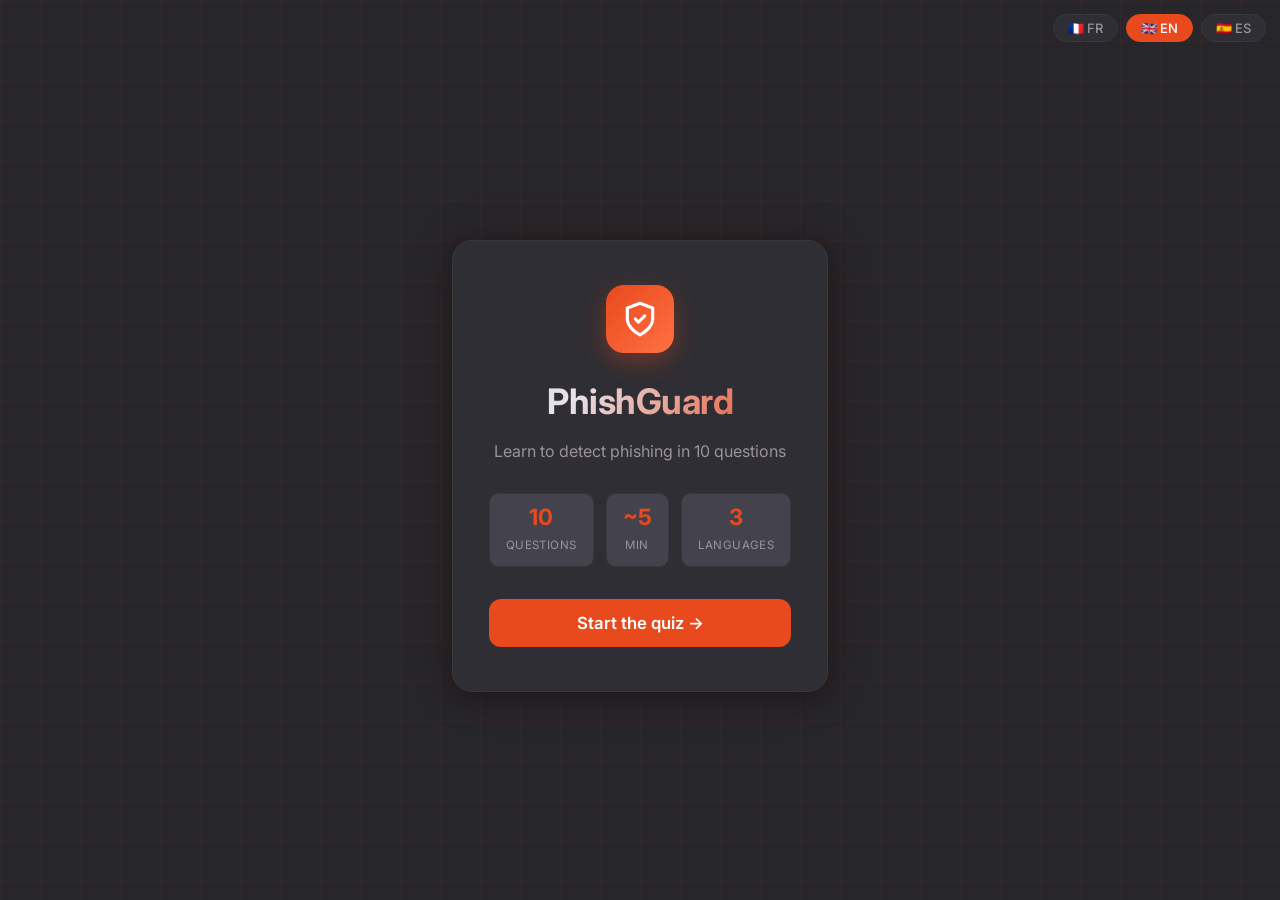
==== index.html @ e0bd22e5 "Add localization support for French, English, and Spanish in phishing detection quiz" ====
<!DOCTYPE html>
<html lang="fr">
<head>
  <meta charset="UTF-8">
  <meta name="viewport" content="width=device-width, initial-scale=1.0">
  <title>PhishGuard — Quiz Anti-Phishing</title>
  <link rel="preconnect" href="https://fonts.googleapis.com">
  <link href="https://fonts.googleapis.com/css2?family=Inter:wght@400;500;600;700&family=JetBrains+Mono:wght@400;500&display=swap" rel="stylesheet">
  <link rel="stylesheet" href="css/style.css">
</head>
<body>

  <!-- WELCOME SCREEN -->
  <div id="screen-welcome" class="screen active">
    <div class="lang-bar">
      <button class="lang-btn active" data-lang="fr">🇫🇷 FR</button>
      <button class="lang-btn" data-lang="en">🇬🇧 EN</button>
      <button class="lang-btn" data-lang="es">🇪🇸 ES</button>
    </div>
    <div class="container">
      <div class="welcome-card">
        <div class="shield-icon">
          <svg xmlns="http://www.w3.org/2000/svg" viewBox="0 0 24 24" fill="none"
               stroke="currentColor" stroke-width="2" stroke-linecap="round" stroke-linejoin="round">
            <path d="M12 22s8-4 8-10V5l-8-3-8 3v7c0 6 8 10 8 10z"/>
            <polyline points="9 12 11 14 15 10"/>
          </svg>
        </div>
        <h1 class="welcome-title">PhishGuard</h1>
        <p class="welcome-subtitle" data-i18n="subtitle"></p>
        <div class="welcome-stats">
          <div class="stat-chip">
            <span class="stat-num">10</span>
            <span class="stat-label" data-i18n="questions_count"></span>
          </div>
          <div class="stat-chip">
            <span class="stat-num">~5</span>
            <span class="stat-label" data-i18n="minutes"></span>
          </div>
          <div class="stat-chip">
            <span class="stat-num">3</span>
            <span class="stat-label" data-i18n="langs"></span>
          </div>
        </div>
        <button class="btn-primary btn-full" id="btn-start" data-i18n="start_btn"></button>
      </div>
    </div>
  </div>

  <!-- QUIZ SCREEN -->
  <div id="screen-quiz" class="screen">
    <header class="quiz-header">
      <div class="progress-label">
        <span data-i18n="question_label"></span>&nbsp;<span id="q-num">1</span>/<span id="q-total">10</span>
      </div>
      <div class="progress-bar">
        <div class="progress-fill" id="progress-fill"></div>
      </div>
      <div class="score-pill">⭐ <span id="score-live">0</span></div>
    </header>

    <div class="container quiz-body">
      <div id="question-area"></div>

      <div id="feedback-box" class="feedback-box hidden">
        <div class="fb-top">
          <span class="fb-icon" id="fb-icon"></span>
          <div class="fb-content">
            <strong id="fb-title"></strong>
            <p id="fb-text"></p>
          </div>
        </div>
        <div id="fb-flags" class="fb-flags"></div>
        <button class="btn-primary" id="btn-next"></button>
      </div>
    </div>
  </div>

  <!-- RESULT SCREEN -->
  <div id="screen-result" class="screen">
    <div class="container">
      <div class="result-card">
        <h2 class="result-heading" data-i18n="result_title"></h2>

        <div class="score-ring-wrap">
          <svg class="score-ring" viewBox="0 0 120 120" aria-hidden="true">
            <defs>
              <linearGradient id="ring-grad" x1="0%" y1="0%" x2="100%" y2="100%">
                <stop offset="0%" stop-color="#e8491d"/>
                <stop offset="100%" stop-color="#ff7043"/>
              </linearGradient>
            </defs>
            <circle class="ring-track" cx="60" cy="60" r="50"/>
            <circle class="ring-progress" id="ring-progress" cx="60" cy="60" r="50" stroke="url(#ring-grad)"/>
          </svg>
          <div class="ring-label">
            <span id="final-score">0</span><small>/<span id="final-total">10</span></small>
          </div>
        </div>

        <div id="grade-badge" class="grade-badge"></div>
        <p id="grade-desc" class="grade-desc"></p>

        <div class="tips-box">
          <h3 data-i18n="tips_title"></h3>
          <ul id="tips-list"></ul>
        </div>

        <div class="result-actions">
          <button class="btn-primary" id="btn-retry" data-i18n="retry_btn"></button>
          <button class="btn-outline" id="btn-home" data-i18n="home_btn"></button>
        </div>
      </div>
    </div>
  </div>

  <script src="js/locales.js"></script>
  <script src="js/app.js"></script>
</body>
</html>
---- css/style.css ----
*, *::before, *::after { box-sizing: border-box; margin: 0; padding: 0; }

:root {
  --bg:        #27262b;
  --surface:   #2f2e34;
  --surface2:  #44434d;
  --border:    #3a383f;
  --accent:    #e8491d;
  --accent-h:  #cf3e15;
  --accent-lo: rgba(232,73,29,.15);
  --ok:        #10b981;
  --ok-lo:     rgba(16,185,129,.12);
  --err:       #ef4444;
  --err-lo:    rgba(239,68,68,.12);
  --warn:      #f59e0b;
  --text:      #e6e1e8;
  --muted:     #9a929f;
  --mono:      'JetBrains Mono', monospace;
  --sans:      'Inter', system-ui, sans-serif;
  --r:         12px;
  --r-sm:      8px;
}

body {
  font-family: var(--sans);
  background: var(--bg);
  color: var(--text);
  min-height: 100vh;
  line-height: 1.6;
}

body::before {
  content: '';
  position: fixed;
  inset: 0;
  background-image:
    linear-gradient(rgba(232,73,29,.05) 1px, transparent 1px),
    linear-gradient(90deg, rgba(232,73,29,.05) 1px, transparent 1px);
  background-size: 40px 40px;
  pointer-events: none;
  z-index: 0;
}

/* ── SCREENS ── */
.screen        { display: none; min-height: 100vh; position: relative; z-index: 1; }
.screen.active { display: block; }

#screen-welcome.active {
  display: flex;
  flex-direction: column;
  align-items: center;
  justify-content: center;
  padding: 72px 16px 40px;
}

.container {
  max-width: 680px;
  margin: 0 auto;
  padding: 0 16px;
}

/* ── LANG BAR ── */
.lang-bar {
  position: fixed;
  top: 14px; right: 14px;
  display: flex;
  gap: 8px;
  z-index: 200;
}

.lang-btn {
  padding: 5px 14px;
  border-radius: 20px;
  border: 1px solid var(--border);
  background: var(--surface);
  color: var(--muted);
  font: 500 13px var(--sans);
  cursor: pointer;
  transition: all .2s;
}
.lang-btn:hover,
.lang-btn.active {
  background: var(--accent);
  border-color: var(--accent);
  color: #fff;
}

/* ── WELCOME ── */
.welcome-card {
  background: var(--surface);
  border: 1px solid var(--border);
  border-radius: 20px;
  padding: 44px 36px;
  text-align: center;
  max-width: 440px;
  width: 100%;
  box-shadow: 0 4px 32px rgba(0,0,0,.5), 0 0 60px rgba(232,73,29,.08);
}

.shield-icon {
  width: 68px; height: 68px;
  background: linear-gradient(135deg, var(--accent), #ff7043);
  border-radius: 18px;
  display: flex;
  align-items: center;
  justify-content: center;
  margin: 0 auto 20px;
  box-shadow: 0 8px 24px rgba(232,73,29,.35);
}
.shield-icon svg { width: 38px; height: 38px; stroke: #fff; }

.welcome-title {
  font-size: 2.2rem;
  font-weight: 700;
  letter-spacing: -.5px;
  background: linear-gradient(120deg, #e6e1e8 30%, #e8491d);
  -webkit-background-clip: text;
  -webkit-text-fill-color: transparent;
  background-clip: text;
  margin-bottom: 10px;
}

.welcome-subtitle {
  color: var(--muted);
  font-size: 1rem;
  margin-bottom: 28px;
}

.welcome-stats {
  display: flex;
  justify-content: center;
  gap: 12px;
  margin-bottom: 32px;
}

.stat-chip {
  background: var(--surface2);
  border: 1px solid var(--border);
  border-radius: 10px;
  padding: 10px 16px;
  text-align: center;
  flex: 1;
}
.stat-num   { display: block; font-size: 1.4rem; font-weight: 700; color: var(--accent); line-height: 1.2; }
.stat-label { font-size: .72rem; color: var(--muted); text-transform: uppercase; letter-spacing: .4px; }

/* ── BUTTONS ── */
.btn-primary {
  display: inline-flex;
  align-items: center;
  justify-content: center;
  gap: 8px;
  padding: 12px 24px;
  background: var(--accent);
  color: #fff;
  border: none;
  border-radius: var(--r-sm);
  font: 600 1rem var(--sans);
  cursor: pointer;
  transition: all .2s;
}
.btn-primary:hover  { background: var(--accent-h); transform: translateY(-1px); box-shadow: 0 4px 14px rgba(232,73,29,.4); }
.btn-primary:active { transform: translateY(0); }
.btn-primary.btn-full { width: 100%; border-radius: var(--r); padding: 14px; font-size: 1.05rem; }

.btn-outline {
  display: inline-flex;
  align-items: center;
  justify-content: center;
  padding: 12px 24px;
  background: transparent;
  color: var(--muted);
  border: 1px solid var(--border);
  border-radius: var(--r-sm);
  font: 500 1rem var(--sans);
  cursor: pointer;
  transition: all .2s;
}
.btn-outline:hover { border-color: var(--muted); color: var(--text); }

/* ── QUIZ HEADER ── */
.quiz-header {
  position: sticky;
  top: 0; z-index: 100;
  display: flex;
  align-items: center;
  gap: 12px;
  padding: 10px 16px;
  background: rgba(39,38,43,.92);
  backdrop-filter: blur(10px);
  border-bottom: 1px solid var(--border);
}

.progress-label { font-size: .82rem; color: var(--muted); white-space: nowrap; }
.progress-bar   { flex: 1; height: 6px; background: var(--surface2); border-radius: 3px; overflow: hidden; }
.progress-fill  { height: 100%; background: linear-gradient(90deg, var(--accent), #ff7043); border-radius: 3px; transition: width .5s ease; }
.score-pill     { font-size: .82rem; font-weight: 600; color: var(--warn); white-space: nowrap; }

.quiz-body { padding: 24px 16px 48px; }

/* ── QCM CARD ── */
.question-card {
  background: var(--surface);
  border: 1px solid var(--border);
  border-radius: var(--r);
  padding: 28px 24px;
  margin-bottom: 16px;
  animation: fadeUp .3s ease;
}

.type-badge {
  display: inline-flex;
  align-items: center;
  gap: 5px;
  padding: 3px 10px;
  border-radius: 20px;
  font: 600 .72rem var(--sans);
  letter-spacing: .4px;
  text-transform: uppercase;
  margin-bottom: 14px;
}
.badge-qcm   { background: rgba(232,73,29,.12); color: #f07a5a; border: 1px solid rgba(232,73,29,.25); }
.badge-email { background: rgba(245,158,11,.12); color: #fbbf24; border: 1px solid rgba(245,158,11,.25); }

.question-text { font-size: 1.08rem; font-weight: 500; margin-bottom: 20px; line-height: 1.6; }

.options-list { display: flex; flex-direction: column; gap: 9px; }

.option-btn {
  width: 100%;
  text-align: left;
  display: flex;
  align-items: flex-start;
  gap: 12px;
  padding: 12px 16px;
  background: var(--surface2);
  border: 1.5px solid var(--border);
  border-radius: var(--r-sm);
  color: var(--text);
  font: 500 .93rem var(--sans);
  cursor: pointer;
  line-height: 1.5;
  transition: border-color .15s, background .15s;
}
.option-btn:hover:not(:disabled) { border-color: var(--accent); background: var(--accent-lo); }
.option-btn:disabled { cursor: default; }

.opt-letter {
  flex-shrink: 0;
  width: 24px; height: 24px;
  background: var(--border);
  border-radius: 6px;
  display: flex;
  align-items: center;
  justify-content: center;
  font: 600 .78rem var(--mono);
}

.option-btn.is-correct              { border-color: var(--ok); background: var(--ok-lo); }
.option-btn.is-correct .opt-letter  { background: var(--ok); color: #fff; }
.option-btn.is-wrong                { border-color: var(--err); background: var(--err-lo); }
.option-btn.is-wrong .opt-letter    { background: var(--err); color: #fff; }

/* ── EMAIL MOCK ── */
.email-intro {
  text-align: center;
  font-size: .88rem;
  color: var(--muted);
  font-weight: 500;
  margin-bottom: 10px;
}

.email-mock {
  background: #1e1d22;
  border: 1px solid var(--border);
  border-radius: var(--r);
  overflow: hidden;
  margin-bottom: 14px;
  animation: fadeUp .3s ease;
  transition: border-color .3s;
}

.email-meta {
  background: var(--surface2);
  padding: 14px 18px;
  border-bottom: 1px solid var(--border);
}

.email-row {
  display: flex;
  gap: 8px;
  font-size: .84rem;
  margin-bottom: 5px;
  align-items: baseline;
}
.email-row:last-child { margin-bottom: 0; }
.email-row-lbl { color: var(--muted); min-width: 46px; flex-shrink: 0; }
.email-row-val { color: var(--text); }
.email-addr    { font-family: var(--mono); font-size: .78rem; color: #f07a5a; }

.email-subject {
  margin-top: 10px;
  padding-top: 10px;
  border-top: 1px solid var(--border);
  font-weight: 600;
  font-size: .97rem;
}

.email-body {
  padding: 20px 18px;
  font-size: .88rem;
  line-height: 1.75;
  color: #c9c4cc;
  white-space: pre-line;
}

.email-cta { padding: 0 18px 18px; }
.email-cta-btn {
  display: inline-block;
  background: #b83c18;
  color: #fff;
  padding: 9px 18px;
  border-radius: 6px;
  font-size: .88rem;
  font-weight: 500;
  margin-bottom: 6px;
  cursor: default;
}
.email-cta-url { font-family: var(--mono); font-size: .74rem; color: var(--muted); }

.email-verdict {
  display: grid;
  grid-template-columns: 1fr 1fr;
  gap: 10px;
  margin-bottom: 16px;
}

.btn-phishing,
.btn-legit {
  padding: 13px;
  border-radius: var(--r-sm);
  font: 600 .93rem var(--sans);
  cursor: pointer;
  transition: all .2s;
  text-align: center;
}
.btn-phishing { border: 1.5px solid var(--err); background: var(--err-lo); color: #fca5a5; }
.btn-phishing:hover { background: rgba(239,68,68,.22); transform: translateY(-1px); }
.btn-legit    { border: 1.5px solid var(--ok); background: var(--ok-lo); color: #6ee7b7; }
.btn-legit:hover { background: rgba(16,185,129,.22); transform: translateY(-1px); }
.btn-phishing:disabled,
.btn-legit:disabled { cursor: default; transform: none; }

/* ── FEEDBACK BOX ── */
.feedback-box {
  background: var(--surface);
  border: 1px solid var(--border);
  border-radius: var(--r);
  padding: 22px;
  margin-bottom: 24px;
  animation: fadeUp .3s ease;
}
.feedback-box.hidden { display: none; }
.feedback-box.is-correct { border-color: rgba(16,185,129,.4); }
.feedback-box.is-wrong   { border-color: rgba(239,68,68,.4); }

.fb-top  { display: flex; gap: 14px; align-items: flex-start; margin-bottom: 12px; }
.fb-icon { font-size: 1.8rem; flex-shrink: 0; line-height: 1; }

.fb-content strong { display: block; font-size: 1rem; margin-bottom: 4px; }
.fb-content p      { font-size: .88rem; color: var(--muted); line-height: 1.6; }

.fb-flags { display: flex; flex-direction: column; gap: 6px; margin: 14px 0; }

.flag {
  display: flex;
  align-items: flex-start;
  gap: 8px;
  padding: 7px 11px;
  border-radius: var(--r-sm);
  font-size: .84rem;
  line-height: 1.45;
}
.flag-red   { background: var(--err-lo); border: 1px solid rgba(239,68,68,.2); color: #fca5a5; }
.flag-green { background: var(--ok-lo);  border: 1px solid rgba(16,185,129,.2); color: #6ee7b7; }
.flag-icon  { flex-shrink: 0; }

/* ── RESULT SCREEN ── */
#screen-result { padding: 40px 0 60px; }
#screen-result.active { display: block; }

.result-card {
  background: var(--surface);
  border: 1px solid var(--border);
  border-radius: 20px;
  padding: 44px 36px;
  text-align: center;
  max-width: 520px;
  margin: 0 auto;
  box-shadow: 0 4px 32px rgba(0,0,0,.4);
}

.result-heading { font-size: 1.7rem; font-weight: 700; margin-bottom: 28px; }

.score-ring-wrap {
  position: relative;
  width: 152px; height: 152px;
  margin: 0 auto 22px;
}

.score-ring { width: 100%; height: 100%; transform: rotate(-90deg); }
.ring-track    { fill: none; stroke: var(--surface2); stroke-width: 9; }
.ring-progress {
  fill: none;
  stroke-width: 9;
  stroke-linecap: round;
  stroke-dasharray: 314.16;
  stroke-dashoffset: 314.16;
  transition: stroke-dashoffset 1.1s cubic-bezier(.4,0,.2,1);
}

.ring-label {
  position: absolute;
  inset: 0;
  display: flex;
  flex-direction: column;
  align-items: center;
  justify-content: center;
}
.ring-label span  { font-size: 2.4rem; font-weight: 700; line-height: 1; }
.ring-label small { font-size: .95rem; color: var(--muted); }

.grade-badge {
  display: inline-block;
  padding: 7px 20px;
  border-radius: 20px;
  font: 700 .97rem var(--sans);
  margin-bottom: 6px;
}
.g5 { background: rgba(16,185,129,.18); color: #10b981; }
.g4 { background: rgba(232,73,29,.15); color: #f07a5a; }
.g3 { background: rgba(245,158,11,.15); color: #f59e0b; }
.g2 { background: rgba(239,68,68,.13);  color: #f87171; }
.g1 { background: rgba(239,68,68,.18);  color: #ef4444; }

.grade-desc { color: var(--muted); font-size: .93rem; margin-bottom: 28px; }

.tips-box {
  text-align: left;
  background: var(--surface2);
  border: 1px solid var(--border);
  border-radius: var(--r);
  padding: 18px 22px;
  margin-bottom: 24px;
}
.tips-box h3 {
  font-size: .78rem;
  text-transform: uppercase;
  letter-spacing: .5px;
  color: var(--muted);
  margin-bottom: 10px;
}
#tips-list { list-style: none; display: flex; flex-direction: column; gap: 7px; }
#tips-list li {
  font-size: .86rem;
  color: var(--text);
  padding-left: 18px;
  position: relative;
  line-height: 1.5;
}
#tips-list li::before { content: '→'; position: absolute; left: 0; color: var(--accent); font-weight: 700; }

.result-actions { display: flex; gap: 10px; justify-content: center; }
.result-actions .btn-primary { flex: 1; }

/* ── ANIMATION ── */
@keyframes fadeUp {
  from { opacity: 0; transform: translateY(14px); }
  to   { opacity: 1; transform: translateY(0); }
}

/* ── RESPONSIVE ── */
@media (max-width: 560px) {
  .welcome-card, .result-card { padding: 28px 18px; }
  .welcome-stats { gap: 8px; }
  .stat-chip { padding: 9px 10px; }
  .question-card { padding: 20px 14px; }
  .email-verdict { grid-template-columns: 1fr; }
  .result-actions { flex-direction: column; }
  .quiz-header { padding: 8px 12px; gap: 8px; }
  .quiz-body { padding: 16px 0 48px; }
}
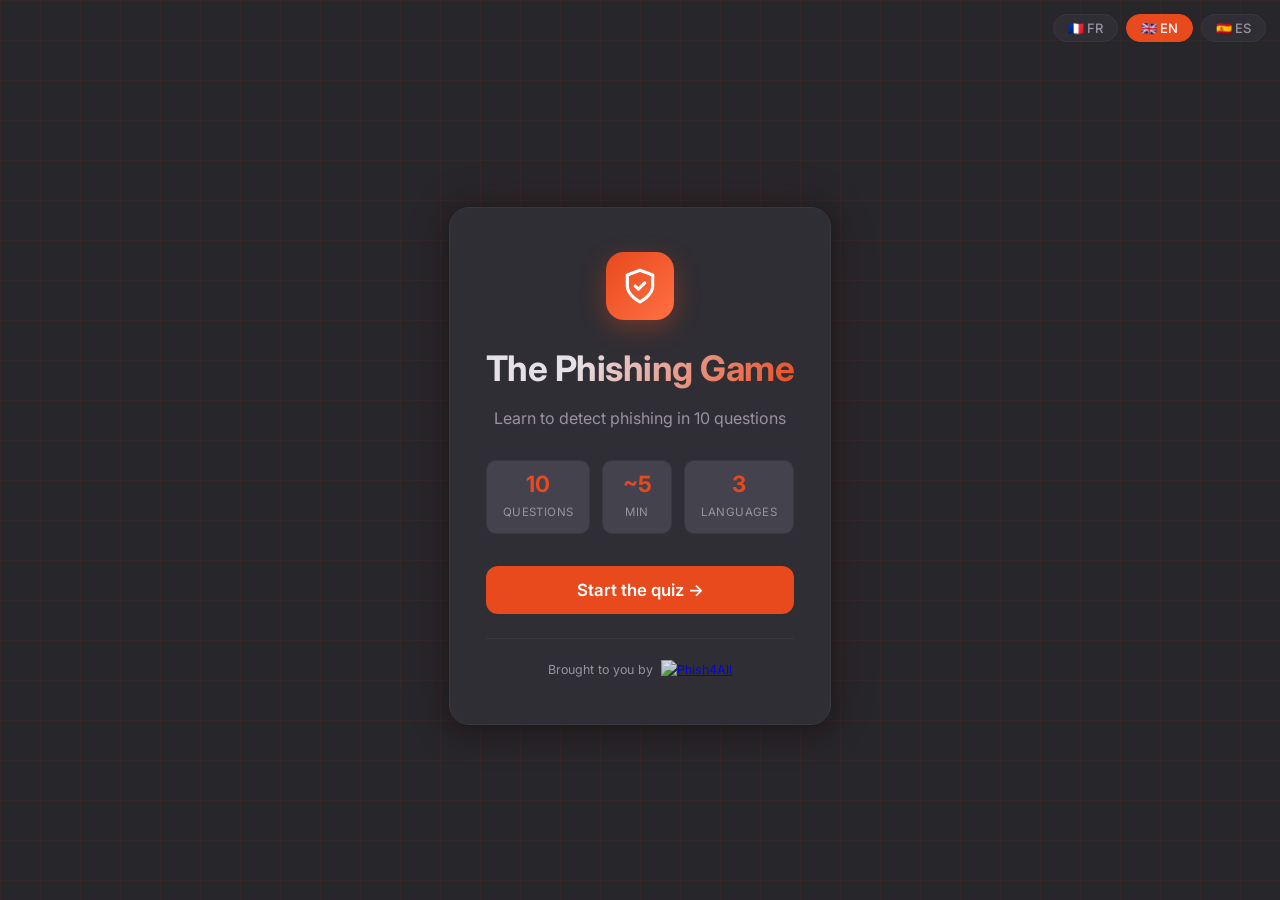
==== commit ae4a1314: "Update game title and add attribution to Phish4All in README, index, and locales; introduce logo SVG" ====
--- a/index.html
+++ b/index.html
@@ -3,7 +3,7 @@
 <head>
   <meta charset="UTF-8">
   <meta name="viewport" content="width=device-width, initial-scale=1.0">
-  <title>PhishGuard — Quiz Anti-Phishing</title>
+  <title>The Phishing Game</title>
   <link rel="preconnect" href="https://fonts.googleapis.com">
   <link href="https://fonts.googleapis.com/css2?family=Inter:wght@400;500;600;700&family=JetBrains+Mono:wght@400;500&display=swap" rel="stylesheet">
   <link rel="stylesheet" href="css/style.css">
@@ -26,7 +26,7 @@
             <polyline points="9 12 11 14 15 10"/>
           </svg>
         </div>
-        <h1 class="welcome-title">PhishGuard</h1>
+        <h1 class="welcome-title">The Phishing Game</h1>
         <p class="welcome-subtitle" data-i18n="subtitle"></p>
         <div class="welcome-stats">
           <div class="stat-chip">
@@ -43,6 +43,12 @@
           </div>
         </div>
         <button class="btn-primary btn-full" id="btn-start" data-i18n="start_btn"></button>
+        <div class="brought-by">
+          <span data-i18n="brought_by"></span>
+          <a href="https://www.phish4all.com" target="_blank" rel="noopener">
+            <img src="logo_white.svg" alt="Phish4All" class="p4a-logo">
+          </a>
+        </div>
       </div>
     </div>
   </div>
--- a/css/style.css
+++ b/css/style.css
@@ -144,6 +144,26 @@
 .stat-num   { display: block; font-size: 1.4rem; font-weight: 700; color: var(--accent); line-height: 1.2; }
 .stat-label { font-size: .72rem; color: var(--muted); text-transform: uppercase; letter-spacing: .4px; }
 
+.brought-by {
+  display: flex;
+  align-items: center;
+  justify-content: center;
+  gap: 8px;
+  margin-top: 24px;
+  padding-top: 20px;
+  border-top: 1px solid var(--border);
+  font-size: .78rem;
+  color: var(--muted);
+}
+.p4a-logo {
+  height: 22px;
+  width: auto;
+  opacity: .85;
+  transition: opacity .2s;
+  vertical-align: middle;
+}
+.brought-by a:hover .p4a-logo { opacity: 1; }
+
 /* ── BUTTONS ── */
 .btn-primary {
   display: inline-flex;
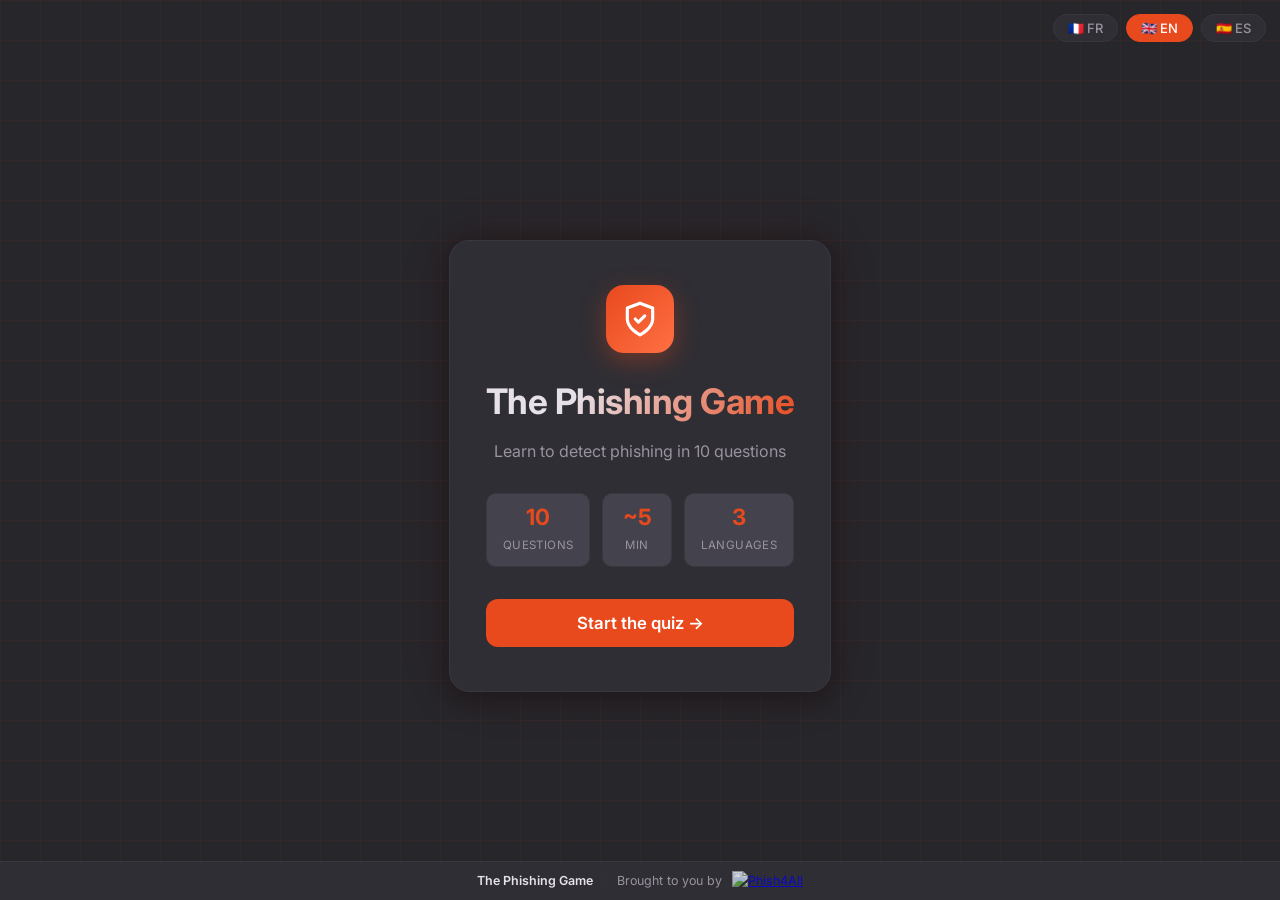
==== commit 2aba54ef: "Add footer with attribution and update game title for localization support" ====
--- a/index.html
+++ b/index.html
@@ -26,7 +26,7 @@
             <polyline points="9 12 11 14 15 10"/>
           </svg>
         </div>
-        <h1 class="welcome-title">The Phishing Game</h1>
+        <h1 class="welcome-title" data-i18n="game_title"></h1>
         <p class="welcome-subtitle" data-i18n="subtitle"></p>
         <div class="welcome-stats">
           <div class="stat-chip">
@@ -43,12 +43,6 @@
           </div>
         </div>
         <button class="btn-primary btn-full" id="btn-start" data-i18n="start_btn"></button>
-        <div class="brought-by">
-          <span data-i18n="brought_by"></span>
-          <a href="https://www.phish4all.com" target="_blank" rel="noopener">
-            <img src="logo_white.svg" alt="Phish4All" class="p4a-logo">
-          </a>
-        </div>
       </div>
     </div>
   </div>
@@ -120,6 +114,15 @@
     </div>
   </div>
 
+  <footer class="site-footer">
+    <span class="footer-title" data-i18n="game_title"></span>
+    <span class="footer-sep">·</span>
+    <span class="footer-by" data-i18n="brought_by"></span>
+    <a href="https://www.phish4all.com" target="_blank" rel="noopener" class="footer-logo-link">
+      <img src="logo_white.svg" alt="Phish4All" class="p4a-logo">
+    </a>
+  </footer>
+
   <script src="js/locales.js"></script>
   <script src="js/app.js"></script>
 </body>
--- a/css/style.css
+++ b/css/style.css
@@ -42,7 +42,7 @@
 }
 
 /* ── SCREENS ── */
-.screen        { display: none; min-height: 100vh; position: relative; z-index: 1; }
+.screen        { display: none; min-height: 100vh; position: relative; z-index: 1; padding-bottom: 44px; }
 .screen.active { display: block; }
 
 #screen-welcome.active {
@@ -144,25 +144,34 @@
 .stat-num   { display: block; font-size: 1.4rem; font-weight: 700; color: var(--accent); line-height: 1.2; }
 .stat-label { font-size: .72rem; color: var(--muted); text-transform: uppercase; letter-spacing: .4px; }
 
-.brought-by {
-  display: flex;
-  align-items: center;
-  justify-content: center;
-  gap: 8px;
-  margin-top: 24px;
-  padding-top: 20px;
+.site-footer {
+  position: fixed;
+  bottom: 0; left: 0; right: 0;
+  z-index: 150;
+  background: var(--surface);
   border-top: 1px solid var(--border);
+  padding: 9px 16px;
+  display: flex;
+  align-items: center;
+  justify-content: center;
+  gap: 10px;
   font-size: .78rem;
-  color: var(--muted);
-}
+}
+.footer-title {
+  font-weight: 600;
+  color: var(--text);
+}
+.footer-sep { color: var(--border); }
+.footer-by  { color: var(--muted); }
+.footer-logo-link { display: flex; align-items: center; }
 .p4a-logo {
-  height: 22px;
+  height: 20px;
   width: auto;
-  opacity: .85;
+  opacity: .8;
   transition: opacity .2s;
   vertical-align: middle;
 }
-.brought-by a:hover .p4a-logo { opacity: 1; }
+.footer-logo-link:hover .p4a-logo { opacity: 1; }
 
 /* ── BUTTONS ── */
 .btn-primary {
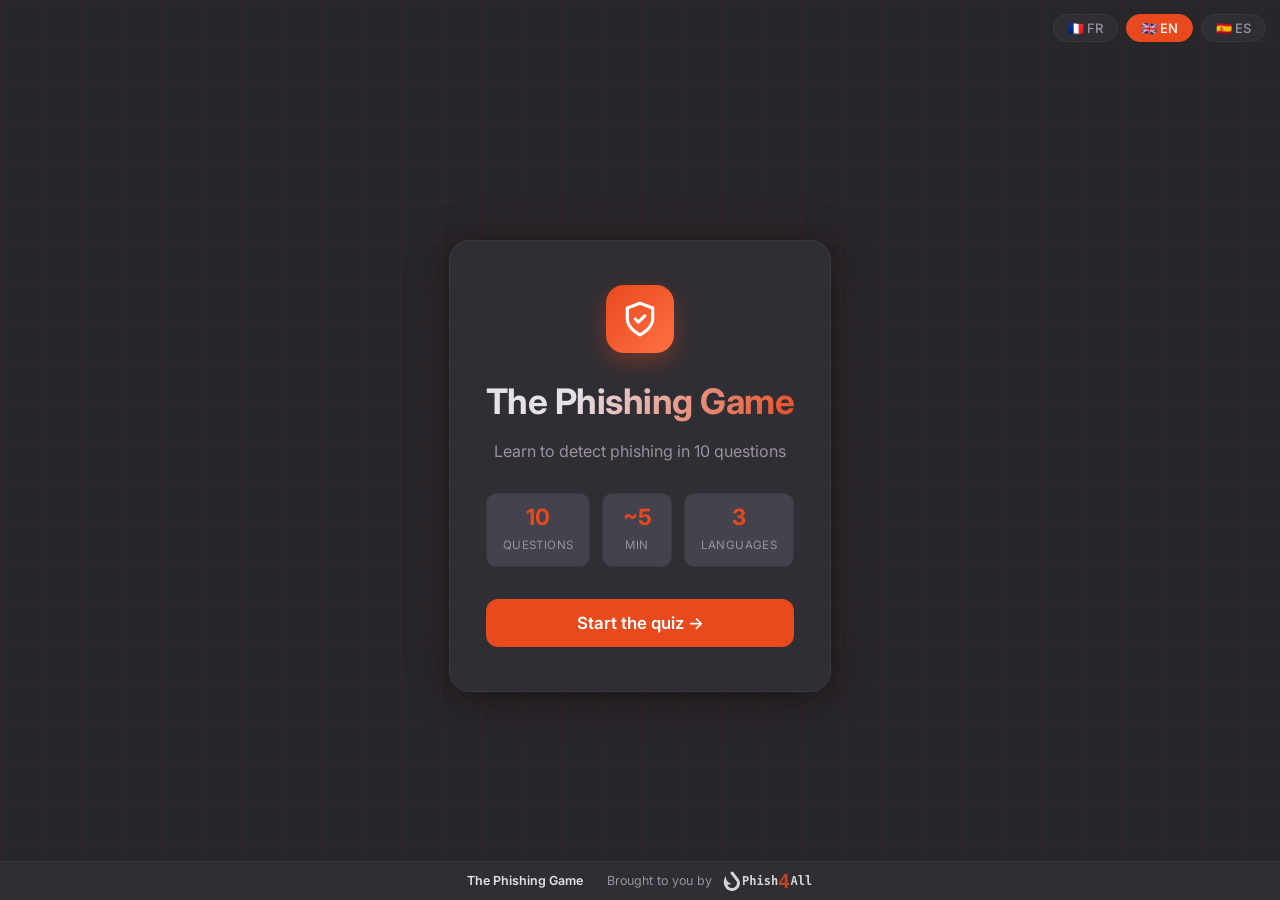
==== commit 750e81d2: "Update quiz questions and answers for clarity and accuracy in French, English, and Spanish; adjust l" ====
--- a/index.html
+++ b/index.html
@@ -119,7 +119,7 @@
     <span class="footer-sep">·</span>
     <span class="footer-by" data-i18n="brought_by"></span>
     <a href="https://www.phish4all.com" target="_blank" rel="noopener" class="footer-logo-link">
-      <img src="logo_white.svg" alt="Phish4All" class="p4a-logo">
+      <img src="assets/logo_white.svg" alt="Phish4All" class="p4a-logo">
     </a>
   </footer>
 
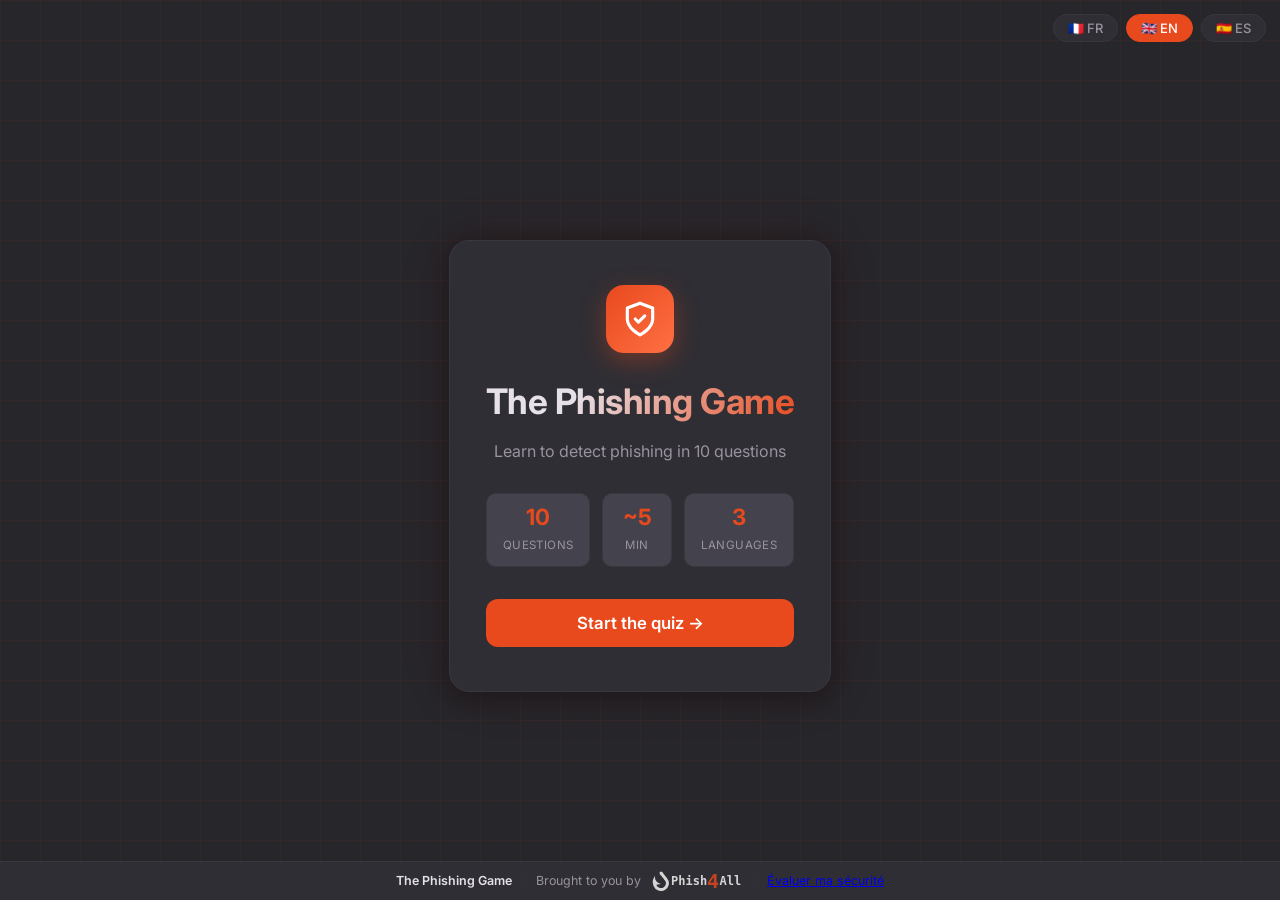
==== commit cad2d088: "Add security evaluation page and related functionality in French" ====
--- a/index.html
+++ b/index.html
@@ -121,6 +121,8 @@
     <a href="https://www.phish4all.com" target="_blank" rel="noopener" class="footer-logo-link">
       <img src="assets/logo_white.svg" alt="Phish4All" class="p4a-logo">
     </a>
+    <span class="footer-sep">·</span>
+    <a href="security.html" class="footer-link">Évaluer ma sécurité</a>
   </footer>
 
   <script src="js/locales.js"></script>
--- a/css/style.css
+++ b/css/style.css
@@ -144,6 +144,10 @@
 .stat-num   { display: block; font-size: 1.4rem; font-weight: 700; color: var(--accent); line-height: 1.2; }
 .stat-label { font-size: .72rem; color: var(--muted); text-transform: uppercase; letter-spacing: .4px; }
 
+.embed-mode .lang-bar,
+.embed-mode .site-footer {
+  display: none;
+}
 .site-footer {
   position: fixed;
   bottom: 0; left: 0; right: 0;
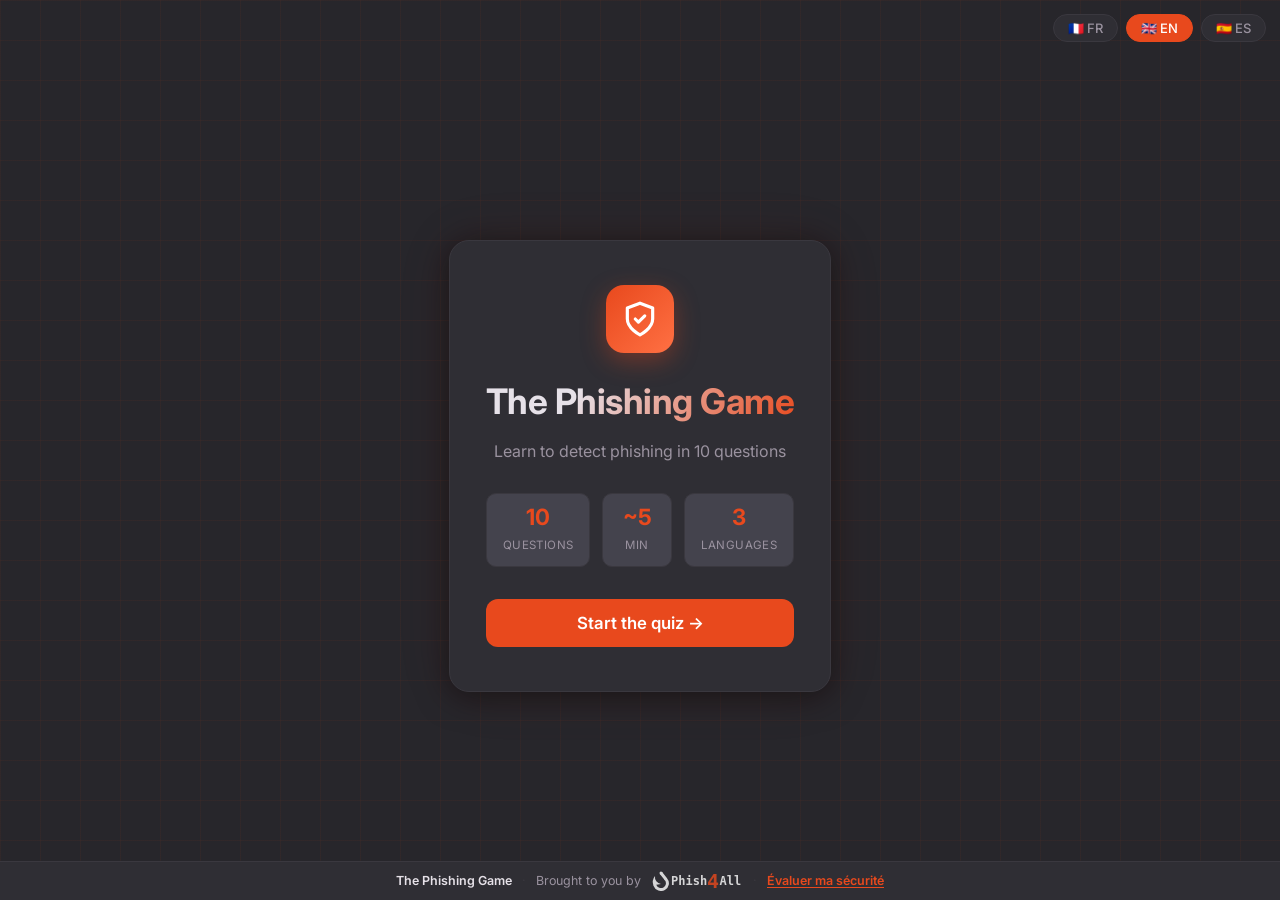
==== commit 84123d78: "Implement embed mode functionality by adding class to document element and enforcing style rules for" ====
--- a/index.html
+++ b/index.html
@@ -7,6 +7,7 @@
   <link rel="preconnect" href="https://fonts.googleapis.com">
   <link href="https://fonts.googleapis.com/css2?family=Inter:wght@400;500;600;700&family=JetBrains+Mono:wght@400;500&display=swap" rel="stylesheet">
   <link rel="stylesheet" href="css/style.css">
+  <script>if(new URLSearchParams(location.search).get('embed')==='1')document.documentElement.classList.add('embed-mode');</script>
 </head>
 <body>
 
--- a/css/style.css
+++ b/css/style.css
@@ -145,8 +145,9 @@
 .stat-label { font-size: .72rem; color: var(--muted); text-transform: uppercase; letter-spacing: .4px; }
 
 .embed-mode .lang-bar,
-.embed-mode .site-footer {
-  display: none;
+.embed-mode .site-footer,
+.embed-mode #btn-home {
+  display: none !important;
 }
 .site-footer {
   position: fixed;
@@ -176,6 +177,14 @@
   vertical-align: middle;
 }
 .footer-logo-link:hover .p4a-logo { opacity: 1; }
+.footer-link {
+  color: var(--accent);
+  font-weight: 600;
+  text-decoration: underline;
+  text-underline-offset: 2px;
+  transition: opacity .2s;
+}
+.footer-link:hover { opacity: .75; }
 
 /* ── BUTTONS ── */
 .btn-primary {
@@ -478,6 +487,33 @@
 
 .grade-desc { color: var(--muted); font-size: .93rem; margin-bottom: 28px; }
 
+.sec-score-wrap { margin: 18px 0 24px; text-align: center; }
+.sec-score-bar-track {
+  position: relative;
+  height: 10px;
+  border-radius: 5px;
+  background: linear-gradient(to right, #ef4444, #f59e0b 50%, #10b981);
+  margin: 12px 0 6px;
+}
+.sec-score-thumb {
+  position: absolute;
+  top: 50%;
+  width: 18px; height: 18px;
+  border-radius: 50%;
+  background: var(--bg);
+  border: 3px solid #fff;
+  transform: translate(-50%, -50%);
+  box-shadow: 0 1px 6px rgba(0,0,0,.5);
+  transition: left .7s cubic-bezier(.4,0,.2,1);
+}
+.sec-score-labels {
+  display: flex;
+  justify-content: space-between;
+  font-size: .73rem;
+  color: var(--muted);
+  margin-top: 4px;
+}
+
 .tips-box {
   text-align: left;
   background: var(--surface2);
